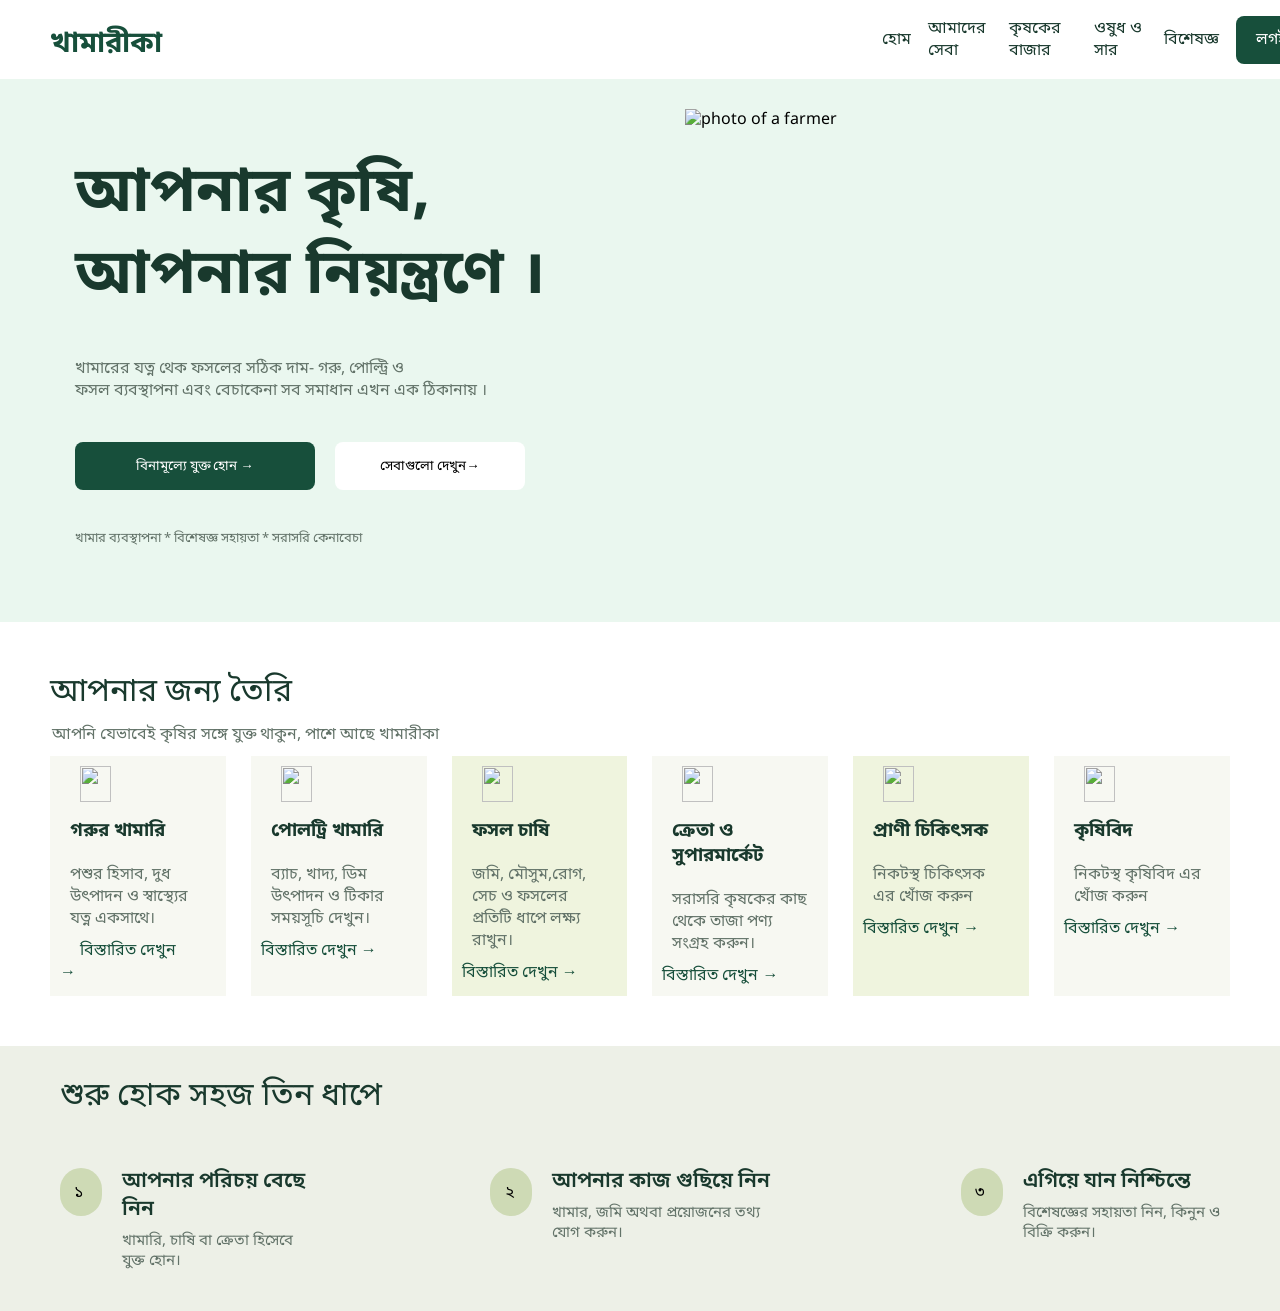
==== code_files/index.html @ a8dd9829 "Initial commit" ====
<!doctype html>
<html lang="en">
  <head>
    <meta charset="UTF-8" />
    <meta name="viewport" content="width=device-width, initial-scale=1.0" />
    <title>Homepage</title>
    <link rel="preconnect" href="https://fonts.googleapis.com" />
    <link rel="preconnect" href="https://gstatic.com" crossorigin />
    <link href="https://googleapis.com" rel="stylesheet" />

    <link rel="stylesheet" href="style.css" />
  </head>

  <header>
    <div class="headerTitle">
      <img src="pics/fosol-logo.png" alt="" class="title_pic" />
      <p class="title">খামারীকা</p>
    </div>
    <nav class="homepageNav">
      <a href="#">হোম</a>
      <a href="#">আমাদের সেবা</a>
      <a href="#">কৃষকের বাজার</a>
      <a href="#">ওষুধ ও সার</a>
      <a href="#">বিশেষজ্ঞ</a>
      <a href="#" class="login-button">লগইন→</a>
    </nav>
  </header>

  <body>
    <div class="homepage_top">
      <div class="homepage-top-leftside">
        <p class="headtext">
          আপনার কৃষি,<br />
          আপনার নিয়ন্ত্রণে ।
        </p>
        <p>
          খামারের যত্ন থেক ফসলের সঠিক দাম- গরু, পোল্ট্রি ও <br />
          ফসল ব্যবস্থাপনা এবং বেচাকেনা সব সমাধান এখন এক ঠিকানায় ।
        </p>
        <div class="buttons">
          <button class="sign_in">বিনামূল্যে যুক্ত হোন →</button>
          <button class="helping-site">সেবাগুলো দেখুন→</button>
        </div>
        <p class="headings-foot">
          খামার ব্যবস্থাপনা * বিশেষজ্ঞ সহায়তা * সরাসরি কেনাবেচা
        </p>
      </div>
      <div class="homepage-top-rightside">
        <img
          class="homepage-top-rightside-pic"
          src="pics/hompage_krishok.png"
          alt="photo of a farmer"
        />
      </div>
    </div>

    <div class="apnar_jonno_toiri">
      <h1>আপনার জন্য তৈরি</h1>
      <p>আপনি যেভাবেই কৃষির সঙ্গে যুক্ত থাকুন, পাশে আছে খামারীকা</p>
      <div class="cards">
        <div class="goru-card">
          <img src="pics/goru-logo.png" alt="" class="goru_pic" />
          <h3>গরুর খামারি</h3>
          <p>পশুর হিসাব, দুধ উৎপাদন ও স্বাস্থ্যের যত্ন একসাথে।</p>
          <a href="#" class="see_details">বিস্তারিত দেখুন →</a>
        </div>
        <div class="murgi-card">
          <img src="pics/murgi-logo.png" alt="" class="murgi_pic" />
          <h3>পোলট্রি খামারি</h3>
          <p>ব্যাচ, খাদ্য, ডিম উৎপাদন ও টিকার সময়সূচি দেখুন।</p>
          <a href="#" class="see_details">বিস্তারিত দেখুন →</a>
        </div>
        <div class="fosol-card">
          <img src="pics/fosol-logo.png" alt="" class="fosol_pic" />
          <h3>ফসল চাষি</h3>
          <p>জমি, মৌসুম,রোগ, সেচ ও ফসলের প্রতিটি ধাপে লক্ষ্য রাখুন।</p>
          <a href="#" class="see_details">বিস্তারিত দেখুন →</a>
        </div>
        <div class="kreta-card">
          <img src="pics/kreta-logo.png" alt="" class="kreta_pic" />
          <h3>ক্রেতা ও সুপারমার্কেট</h3>
          <p>সরাসরি কৃষকের কাছ থেকে তাজা পণ্য সংগ্রহ করুন।</p>
          <a href="#" class="see_details">বিস্তারিত দেখুন →</a>
        </div>
        <div class="prani-chikitshak-card">
          <img
            src="pics/prani-chikitshok-logo.png"
            alt=""
            class="prani_chikitshok_pic"
          />
          <h3>প্রাণী চিকিৎসক</h3>
          <p>নিকটস্থ চিকিৎসক এর খোঁজ করুন</p>
          <a href="#" class="see_details">বিস্তারিত দেখুন →</a>
        </div>
        <div class="krishibid-card">
          <img src="pics/krishibid-logo.png" alt="" class="krishibid_pic" />
          <h3>কৃষিবিদ</h3>
          <p>নিকটস্থ কৃষিবিদ এর খোঁজ করুন</p>
          <a href="#" class="see_details">বিস্তারিত দেখুন →</a>
        </div>
      </div>
    </div>
    <div class="three_steps">
        <h1>শুরু হোক সহজ তিন ধাপে</h1>
        <div class="steps">
            <div class="step1">
            <div class="number"><p>১</p></div>
            <div class="identity">
                <h3>আপনার পরিচয় বেছে নিন</h3>
                <p>খামারি, চাষি বা ক্রেতা হিসেবে যুক্ত হোন।</p>
            </div>
        </div>
        <div class="step2">
            <div class="number"><p>২</p></div>
            <div class="identity">
                <h3>আপনার কাজ গুছিয়ে নিন</h3>
                <p>খামার, জমি অথবা প্রয়োজনের তথ্য যোগ করুন।</p>
            </div>
        </div>
        <div class="step3">
            <div class="number"><p>৩</p></div>
            <div class="identity">
                <h3>এগিয়ে যান নিশ্চিন্তে</h3>
                <p>বিশেষজ্ঞের সহায়তা নিন, কিনুন ও বিক্রি করুন।</p>
            </div>
        </div>
        </div>
    </div>
  </body>
</html>
---- code_files/style.css ----
@import url("https://fonts.googleapis.com/css2?family=Noto+Sans+Bengali:wght@100..900&display=swap");

* {
  padding: 0;
  margin: 0;
  font-family: "Noto Sans Bengali", sans-serif;
}
header {
  display: flex;
  justify-content: space-between;
  align-items: center;
  gap: 80vh;
  padding: 15px 50px;
}

.headerTitle {
    display: flex;
  color: #174f3b;
  font-size: 29px;
  font-weight: bold;
}
.headerTitle .title{
    padding-top: 10px;
}
.homepageNav {
  display: flex;
  align-items: center;
  gap: 17px;
}
.homepageNav a {
  text-decoration: none;
  color: #19392d;
  font-size: 16px;
}
.homepageNav a.login-button {
  display: flex;
  justify-content: center;
  align-items: center;
  background-color: #174f3b;
  color: white;
  width: 140px;
  height: 48px;
  border-radius: 8px;
}

.homepage_top {
  background-color: #eaf7ef;
  display: flex;
  padding: 30px;
}
.homepage-top-leftside .headtext {
  font-size: 62px;
  font-weight: bold;
  color: #19392d;
}

.homepage-top-rightside-pic {
  width: 610px;
  height: 554px;
}
.homepage-top-leftside,
.homepage-top-rightside {
  flex: 1;
}
.homepage-top-leftside {
  display: flex;
  flex-direction: column;
  gap: 40px;
  padding: 45px;
  color: #637369;
}
.buttons {
  display: flex;
  gap: 20px;
}
.sign_in {
  background-color: #174f3b;
  width: 240px;
  height: 48px;
  color: white;
  border-radius: 8px;
  border: none;
}

.helping-site {
  background-color: white;
  width: 190px;
  height: 48px;
  border-radius: 8px;
  border: none;
}
.headings-foot{
    font-size: small;
}
.apnar_jonno_toiri{
    padding: 40px;
}

.apnar_jonno_toiri h1{
    color: #19392D;
    padding: 10px;
    font-weight: normal;
    
}
.apnar_jonno_toiri p{
    color: #637369;
    padding-left: 12px;
}
.cards{
    display: flex;
    gap: 25px;
    padding: 10px;
}

.goru-card, .murgi-card, .fosol-card, .kreta-card, .prani-chikitshak-card, .krishibid-card{
    padding: 10px;
    width: 210px;
    height: 220px;
   
}
.goru-card{
     background-color:#F7F8F2 ;
}
.murgi-card{
    background-color: #F7F8F2;
}
.fosol-card{
    background-color: #EFF4DE;
}
.kreta-card{
    background-color: #F7F8F2;
}
.prani-chikitshak-card{
    background-color: #EFF4DE;
}
.krishibid-card{
    background-color: #F7F8F2;
}
.goru_pic,.murgi_pic,.fosol_pic,.kreta_pic,.prani_chikitshok_pic,.krishibid_pic{
    height: 36px;
    width: 31px;
    padding-left: 20px;
    
}
.cards p{
    color: #637369;
    padding: 10px;

}
.goru-card h3,.murgi-card h3,.fosol-card h3, .kreta-card h3, .prani-chikitshak-card h3, .krishibid-card h3{
    padding: 10px;
    color: #19392D;
    font-weight: bold;
}
.cards a{
    text-decoration: none;
    color: #174F3B;
   
}

.goru-card .see_details{
    padding: 20px;
    
}
.three_steps{
    display: flex;
    flex-direction: column;
    background-color:#edf0e7 ;
    
}
.three_steps h1{
  padding: 10px;
    color:#19392D;
    font-weight: 400;
    margin-left: 50px;
    margin-top: 20px;
}
.steps{
  display: flex;
  gap: 10%;
  padding: 20px;
}

.step1,.step2,.step3{
  padding: 20px;
  display: flex;
}
.number {
  background-color: #cedab5;
  padding: 10px;
  border-radius: 25px;
  height: 28px;
  width: 28px;
  margin: 20px;
  margin-top: 0px;
  
  
}
.number p{
margin: 20%;

}

.identity h3{
  font-weight: 600;
  font-size:21px ;
  color: #19392D;

}

.identity p{
  color: #637369;
  font-size: 15px;
  margin-top: 7px;
}
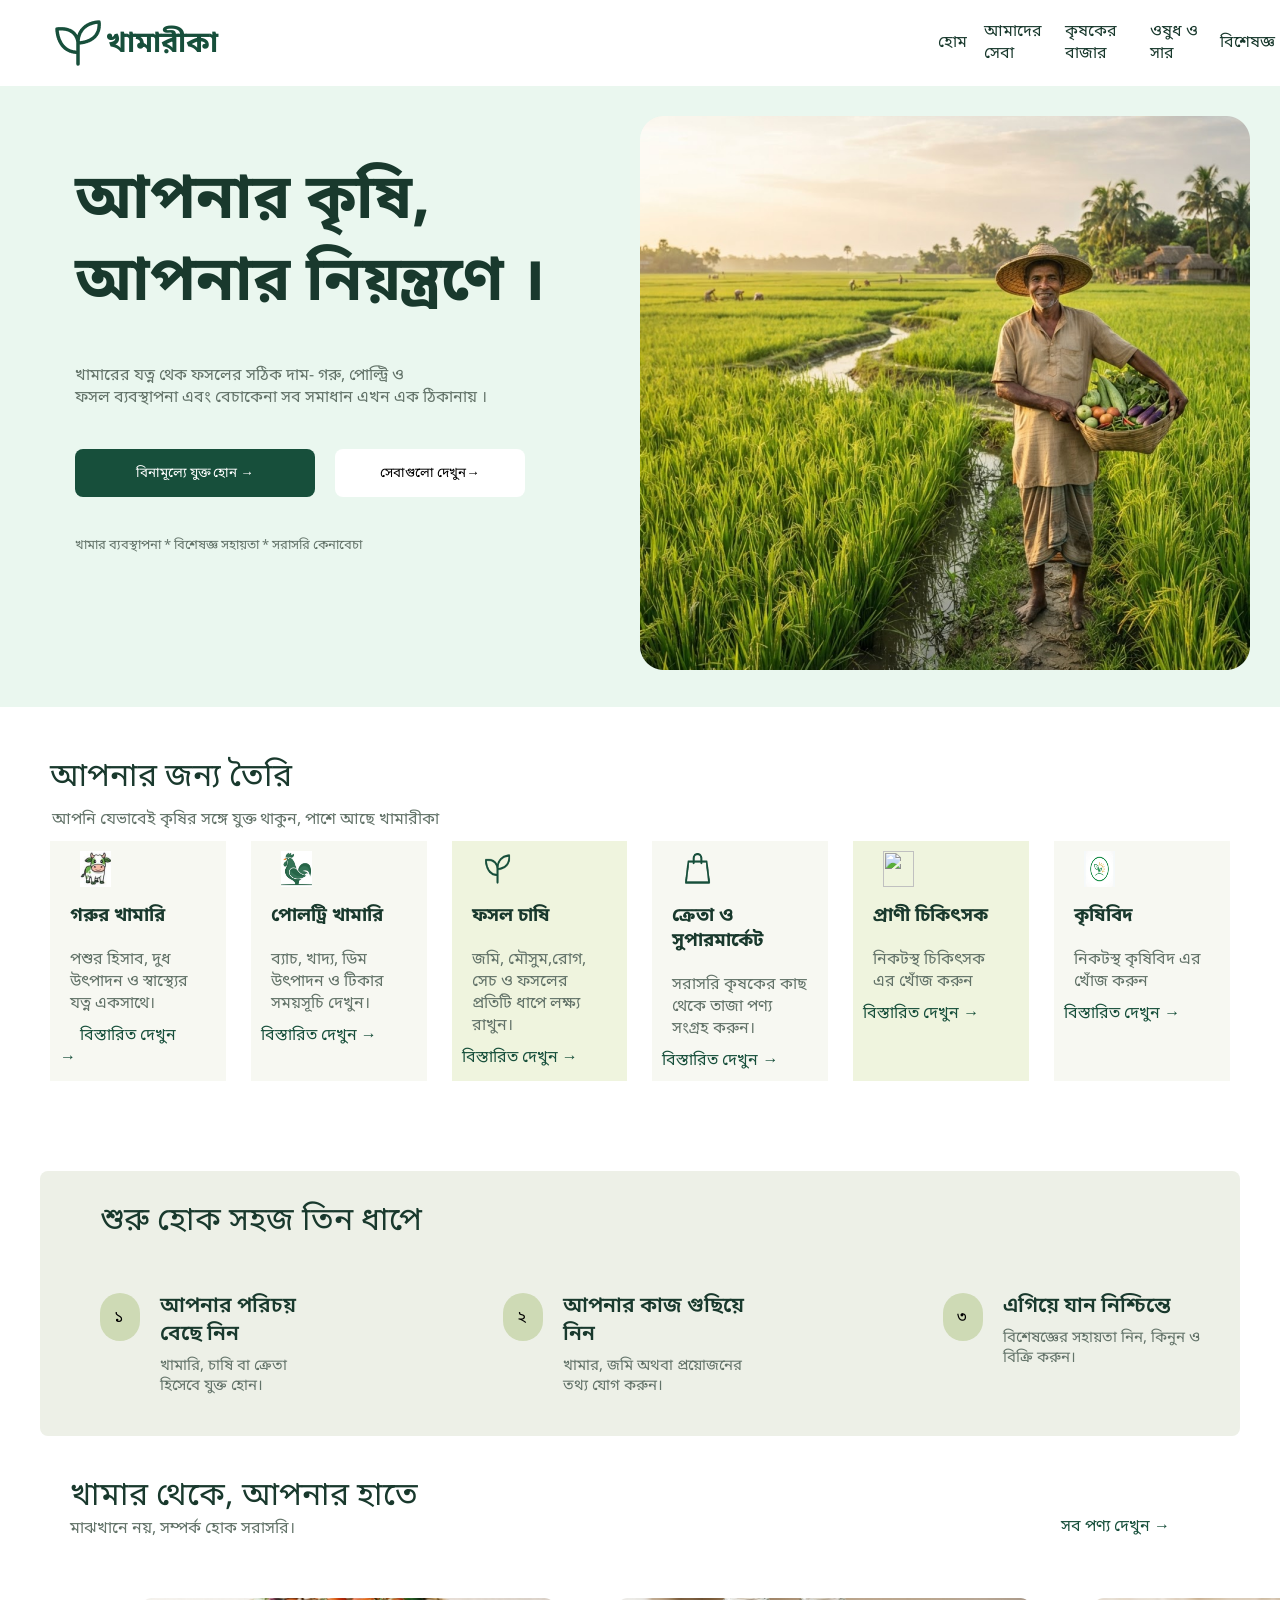
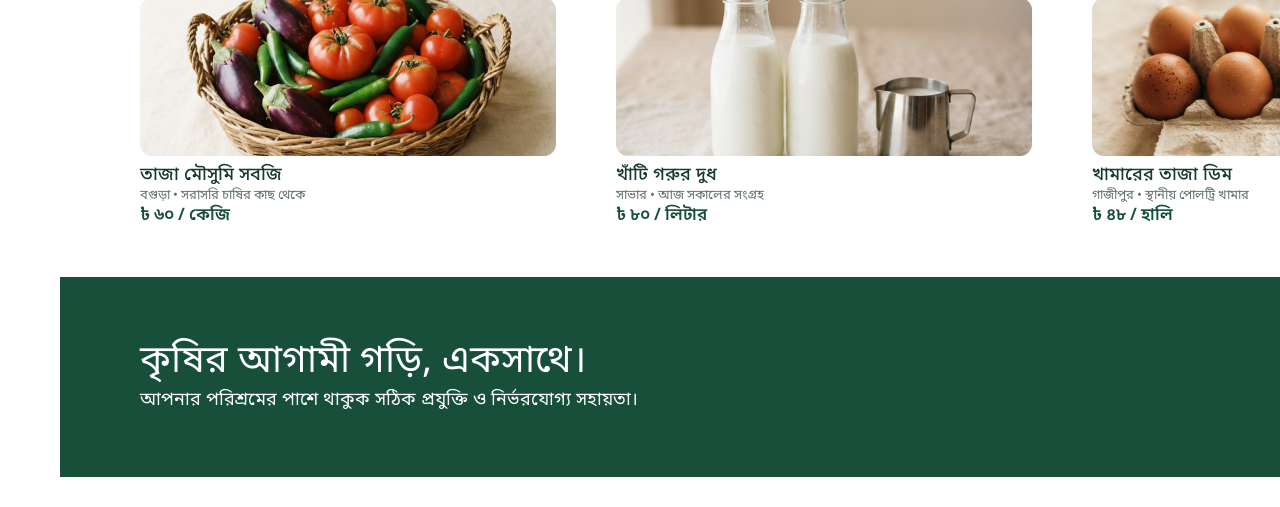
==== commit 348c8bad: "update html and css for index" ====
--- a/code_files/index.html
+++ b/code_files/index.html
@@ -13,7 +13,7 @@
 
   <header>
     <div class="headerTitle">
-      <img src="pics/fosol-logo.png" alt="" class="title_pic" />
+      <img src="../pics/fosol-logo.png" alt="" class="title_pic" />
       <p class="title">খামারীকা</p>
     </div>
     <nav class="homepageNav">
@@ -48,7 +48,7 @@
       <div class="homepage-top-rightside">
         <img
           class="homepage-top-rightside-pic"
-          src="pics/hompage_krishok.png"
+          src="../pics/hompage_krishok.png"
           alt="photo of a farmer"
         />
       </div>
@@ -59,25 +59,25 @@
       <p>আপনি যেভাবেই কৃষির সঙ্গে যুক্ত থাকুন, পাশে আছে খামারীকা</p>
       <div class="cards">
         <div class="goru-card">
-          <img src="pics/goru-logo.png" alt="" class="goru_pic" />
+          <img src="../pics/goru-logo.png" alt="" class="goru_pic" />
           <h3>গরুর খামারি</h3>
           <p>পশুর হিসাব, দুধ উৎপাদন ও স্বাস্থ্যের যত্ন একসাথে।</p>
           <a href="#" class="see_details">বিস্তারিত দেখুন →</a>
         </div>
         <div class="murgi-card">
-          <img src="pics/murgi-logo.png" alt="" class="murgi_pic" />
+          <img src="../pics/murgi-logo.png" alt="" class="murgi_pic" />
           <h3>পোলট্রি খামারি</h3>
           <p>ব্যাচ, খাদ্য, ডিম উৎপাদন ও টিকার সময়সূচি দেখুন।</p>
           <a href="#" class="see_details">বিস্তারিত দেখুন →</a>
         </div>
         <div class="fosol-card">
-          <img src="pics/fosol-logo.png" alt="" class="fosol_pic" />
+          <img src="../pics/fosol-logo.png" alt="" class="fosol_pic" />
           <h3>ফসল চাষি</h3>
           <p>জমি, মৌসুম,রোগ, সেচ ও ফসলের প্রতিটি ধাপে লক্ষ্য রাখুন।</p>
           <a href="#" class="see_details">বিস্তারিত দেখুন →</a>
         </div>
         <div class="kreta-card">
-          <img src="pics/kreta-logo.png" alt="" class="kreta_pic" />
+          <img src="../pics/kreta-logo.png" alt="" class="kreta_pic" />
           <h3>ক্রেতা ও সুপারমার্কেট</h3>
           <p>সরাসরি কৃষকের কাছ থেকে তাজা পণ্য সংগ্রহ করুন।</p>
           <a href="#" class="see_details">বিস্তারিত দেখুন →</a>
@@ -93,7 +93,7 @@
           <a href="#" class="see_details">বিস্তারিত দেখুন →</a>
         </div>
         <div class="krishibid-card">
-          <img src="pics/krishibid-logo.png" alt="" class="krishibid_pic" />
+          <img src="../pics/krishibid-logo.png" alt="" class="krishibid_pic" />
           <h3>কৃষিবিদ</h3>
           <p>নিকটস্থ কৃষিবিদ এর খোঁজ করুন</p>
           <a href="#" class="see_details">বিস্তারিত দেখুন →</a>
@@ -101,30 +101,83 @@
       </div>
     </div>
     <div class="three_steps">
-        <h1>শুরু হোক সহজ তিন ধাপে</h1>
-        <div class="steps">
-            <div class="step1">
-            <div class="number"><p>১</p></div>
-            <div class="identity">
-                <h3>আপনার পরিচয় বেছে নিন</h3>
-                <p>খামারি, চাষি বা ক্রেতা হিসেবে যুক্ত হোন।</p>
-            </div>
+      <h1>শুরু হোক সহজ তিন ধাপে</h1>
+      <div class="steps">
+        <div class="step1">
+          <div class="number"><p>১</p></div>
+          <div class="identity">
+            <h3>আপনার পরিচয় বেছে নিন</h3>
+            <p>খামারি, চাষি বা ক্রেতা হিসেবে যুক্ত হোন।</p>
+          </div>
         </div>
         <div class="step2">
-            <div class="number"><p>২</p></div>
-            <div class="identity">
-                <h3>আপনার কাজ গুছিয়ে নিন</h3>
-                <p>খামার, জমি অথবা প্রয়োজনের তথ্য যোগ করুন।</p>
-            </div>
+          <div class="number"><p>২</p></div>
+          <div class="identity">
+            <h3>আপনার কাজ গুছিয়ে নিন</h3>
+            <p>খামার, জমি অথবা প্রয়োজনের তথ্য যোগ করুন।</p>
+          </div>
         </div>
         <div class="step3">
-            <div class="number"><p>৩</p></div>
-            <div class="identity">
-                <h3>এগিয়ে যান নিশ্চিন্তে</h3>
-                <p>বিশেষজ্ঞের সহায়তা নিন, কিনুন ও বিক্রি করুন।</p>
-            </div>
+          <div class="number"><p>৩</p></div>
+          <div class="identity">
+            <h3>এগিয়ে যান নিশ্চিন্তে</h3>
+            <p>বিশেষজ্ঞের সহায়তা নিন, কিনুন ও বিক্রি করুন।</p>
+          </div>
         </div>
+      </div>
+    </div>
+
+    <div class="shopOverview">
+      <div class="shopOverview-top"><div class="shopOverview-left"><h1>খামার থেকে, আপনার হাতে</h1>
+      
+      <p>মাঝখানে নয়, সম্পর্ক হোক সরাসরি।</p></div>
+
+      <div class="shopOverview-right"><p>সব পণ্য দেখুন  →</p></div></div>
+      <div class="shopCards">
+        <div class="shopCard1">
+          <img src="../pics/taja_mousumi_sobji.png "alt="" class="itemPic">
+          <h3>তাজা মৌসুমি সবজি</h3>
+          <p>বগুড়া • সরাসরি চাষির কাছ থেকে</p>
+          <p class="price">৳ ৬০ / কেজি</p>
         </div>
+        <div class="shopCard2">
+          <img src="../pics/khati_gorur_dudh.png" alt="" class="itemPic">
+
+
+          <h3>খাঁটি গরুর দুধ</h3>
+          <p>সাভার • আজ সকালের সংগ্রহ</p>
+          <p class="price">৳ ৮০ / লিটার</p>
+
+
+        </div>
+        <div class="shopCard3">
+          <img src="../pics/taja_dim.png" alt="" class="itemPic">
+
+          <h3>খামারের তাজা ডিম</h3>
+          <p>গাজীপুর • স্থানীয় পোলট্রি খামার</p>
+          <p class="price">৳ ৪৮ / হালি</p>
+
+
+
+        </div>
+
+      </div>
     </div>
+
+
+    <div class="marketing">
+      <div class="marketing-left">
+        <h1>কৃষির আগামী গড়ি, একসাথে।</h1>
+        <p>আপনার পরিশ্রমের পাশে থাকুক সঠিক প্রযুক্তি ও নির্ভরযোগ্য সহায়তা।</p>
+      </div>
+      <div class="marketing-right">
+        <button class="join">আজই যুক্ত হোন  →</button>
+      </div>
+    </div>
+
+
+    <footer>
+      
+    </footer>
   </body>
 </html>
--- a/code_files/style.css
+++ b/code_files/style.css
@@ -14,13 +14,13 @@
 }
 
 .headerTitle {
-    display: flex;
+  display: flex;
   color: #174f3b;
   font-size: 29px;
   font-weight: bold;
 }
-.headerTitle .title{
-    padding-top: 10px;
+.headerTitle .title {
+  padding-top: 10px;
 }
 .homepageNav {
   display: flex;
@@ -89,99 +89,111 @@
   border-radius: 8px;
   border: none;
 }
-.headings-foot{
-    font-size: small;
-}
-.apnar_jonno_toiri{
-    padding: 40px;
-}
-
-.apnar_jonno_toiri h1{
-    color: #19392D;
-    padding: 10px;
-    font-weight: normal;
-    
-}
-.apnar_jonno_toiri p{
-    color: #637369;
-    padding-left: 12px;
-}
-.cards{
-    display: flex;
-    gap: 25px;
-    padding: 10px;
-}
-
-.goru-card, .murgi-card, .fosol-card, .kreta-card, .prani-chikitshak-card, .krishibid-card{
-    padding: 10px;
-    width: 210px;
-    height: 220px;
-   
-}
-.goru-card{
-     background-color:#F7F8F2 ;
-}
-.murgi-card{
-    background-color: #F7F8F2;
-}
-.fosol-card{
-    background-color: #EFF4DE;
-}
-.kreta-card{
-    background-color: #F7F8F2;
-}
-.prani-chikitshak-card{
-    background-color: #EFF4DE;
-}
-.krishibid-card{
-    background-color: #F7F8F2;
-}
-.goru_pic,.murgi_pic,.fosol_pic,.kreta_pic,.prani_chikitshok_pic,.krishibid_pic{
-    height: 36px;
-    width: 31px;
-    padding-left: 20px;
-    
-}
-.cards p{
-    color: #637369;
-    padding: 10px;
-
-}
-.goru-card h3,.murgi-card h3,.fosol-card h3, .kreta-card h3, .prani-chikitshak-card h3, .krishibid-card h3{
-    padding: 10px;
-    color: #19392D;
-    font-weight: bold;
-}
-.cards a{
-    text-decoration: none;
-    color: #174F3B;
-   
-}
-
-.goru-card .see_details{
-    padding: 20px;
-    
-}
-.three_steps{
-    display: flex;
-    flex-direction: column;
-    background-color:#edf0e7 ;
-    
-}
-.three_steps h1{
-  padding: 10px;
-    color:#19392D;
-    font-weight: 400;
-    margin-left: 50px;
-    margin-top: 20px;
-}
-.steps{
+.headings-foot {
+  font-size: small;
+}
+.apnar_jonno_toiri {
+  padding: 40px;
+}
+
+.apnar_jonno_toiri h1 {
+  color: #19392d;
+  padding: 10px;
+  font-weight: normal;
+}
+.apnar_jonno_toiri p {
+  color: #637369;
+  padding-left: 12px;
+}
+.cards {
+  display: flex;
+  gap: 25px;
+  padding: 10px;
+}
+
+.goru-card,
+.murgi-card,
+.fosol-card,
+.kreta-card,
+.prani-chikitshak-card,
+.krishibid-card {
+  padding: 10px;
+  width: 210px;
+  height: 220px;
+}
+.goru-card {
+  background-color: #f7f8f2;
+}
+.murgi-card {
+  background-color: #f7f8f2;
+}
+.fosol-card {
+  background-color: #eff4de;
+}
+.kreta-card {
+  background-color: #f7f8f2;
+}
+.prani-chikitshak-card {
+  background-color: #eff4de;
+}
+.krishibid-card {
+  background-color: #f7f8f2;
+}
+.goru_pic,
+.murgi_pic,
+.fosol_pic,
+.kreta_pic,
+.prani_chikitshok_pic,
+.krishibid_pic {
+  height: 36px;
+  width: 31px;
+  padding-left: 20px;
+}
+.cards p {
+  color: #637369;
+  padding: 10px;
+}
+.goru-card h3,
+.murgi-card h3,
+.fosol-card h3,
+.kreta-card h3,
+.prani-chikitshak-card h3,
+.krishibid-card h3 {
+  padding: 10px;
+  color: #19392d;
+  font-weight: bold;
+}
+.cards a {
+  text-decoration: none;
+  color: #174f3b;
+}
+
+.goru-card .see_details {
+  padding: 20px;
+}
+.three_steps {
+  display: flex;
+  flex-direction: column;
+  background-color: #edf0e7;
+  margin: 40px;
+  border-radius: 8px;
+}
+.three_steps h1 {
+  padding: 10px;
+  color: #19392d;
+  font-weight: 400;
+  margin-left: 50px;
+  margin-top: 20px;
+}
+.steps {
   display: flex;
   gap: 10%;
   padding: 20px;
 }
 
-.step1,.step2,.step3{
+.step1,
+.step2,
+.step3 {
   padding: 20px;
   display: flex;
 }
@@ -193,23 +205,110 @@
   width: 28px;
   margin: 20px;
   margin-top: 0px;
+}
+.number p {
+  margin: 20%;
+}
+
+.identity h3 {
+  font-weight: 600;
+  font-size: 21px;
+  color: #19392d;
+}
+
+.identity p {
+  color: #637369;
+  font-size: 15px;
+  margin-top: 7px;
+}
+
+.shopOverview {
+  display: flex;
+  flex-direction: column;
+}
+
+.shopOverview-top {
+  display: flex;
+  justify-content: space-between;
+}
+.shopCards {
+  display: flex;
+  gap: 60px;
+  padding-left: 70px;
+  margin: 20px 70px;
   
   
 }
-.number p{
-margin: 20%;
-
-}
-
-.identity h3{
+
+.itemPic {
+  width: 416px;
+  height: 158px;
+}
+.shopOverview-left h1 {
+  font-size: 32px;
+  color: #19392d;
+  font-weight: 400;
+}
+.shopOverview-left p {
+  color: #637369;
+  font-size: 16px;
+}
+
+.shopOverview-left {
+  padding:0 40px;
+  margin: 0 30px;
+}
+.shopOverview-right {
+  color: #174f3b;
+  font-size: 16px;
+  padding: 40px;
+  margin-right: 70px;
+}
+
+.shopCard1 h3,.shopCard2 h3,.shopCard3 h3{
+  font-size: 18px;
+  font-weight: 500;
+  color: #19392D;
+
+}
+
+.shopCard1 p,.shopCard2 p,.shopCard3 p{
+  font-size: 13px;
+  font-weight: normal;
+  color: #637369;
+}
+
+.shopCard1 .price,.shopCard2 .price,.shopCard3 .price{
+  color: #174F3B;
+  font-size: 17px;
   font-weight: 600;
-  font-size:21px ;
-  color: #19392D;
-
-}
-
-.identity p{
-  color: #637369;
-  font-size: 15px;
-  margin-top: 7px;
+}
+.marketing{
+  background-color:#174F3B ;
+  display: flex;
+  justify-content: space-between;
+  width: 1440px;
+  height: 200px;
+  padding: 0px 40px;
+  margin: 30px 60px;
+}
+.marketing-left,.marketing-right{
+  margin: 60px 40px;
+}
+.marketing-left h1{
+  font-size: 38px;
+  color: white;
+  font-weight: 400;
+}
+
+.marketing-left p{
+  color:white;
+  font-size: 18px;
+}
+
+.marketing-right .join{
+  background-color: #DDEA9A;
+  width: 210px;
+  height: 48px;
+  border-radius: 10px;
 }
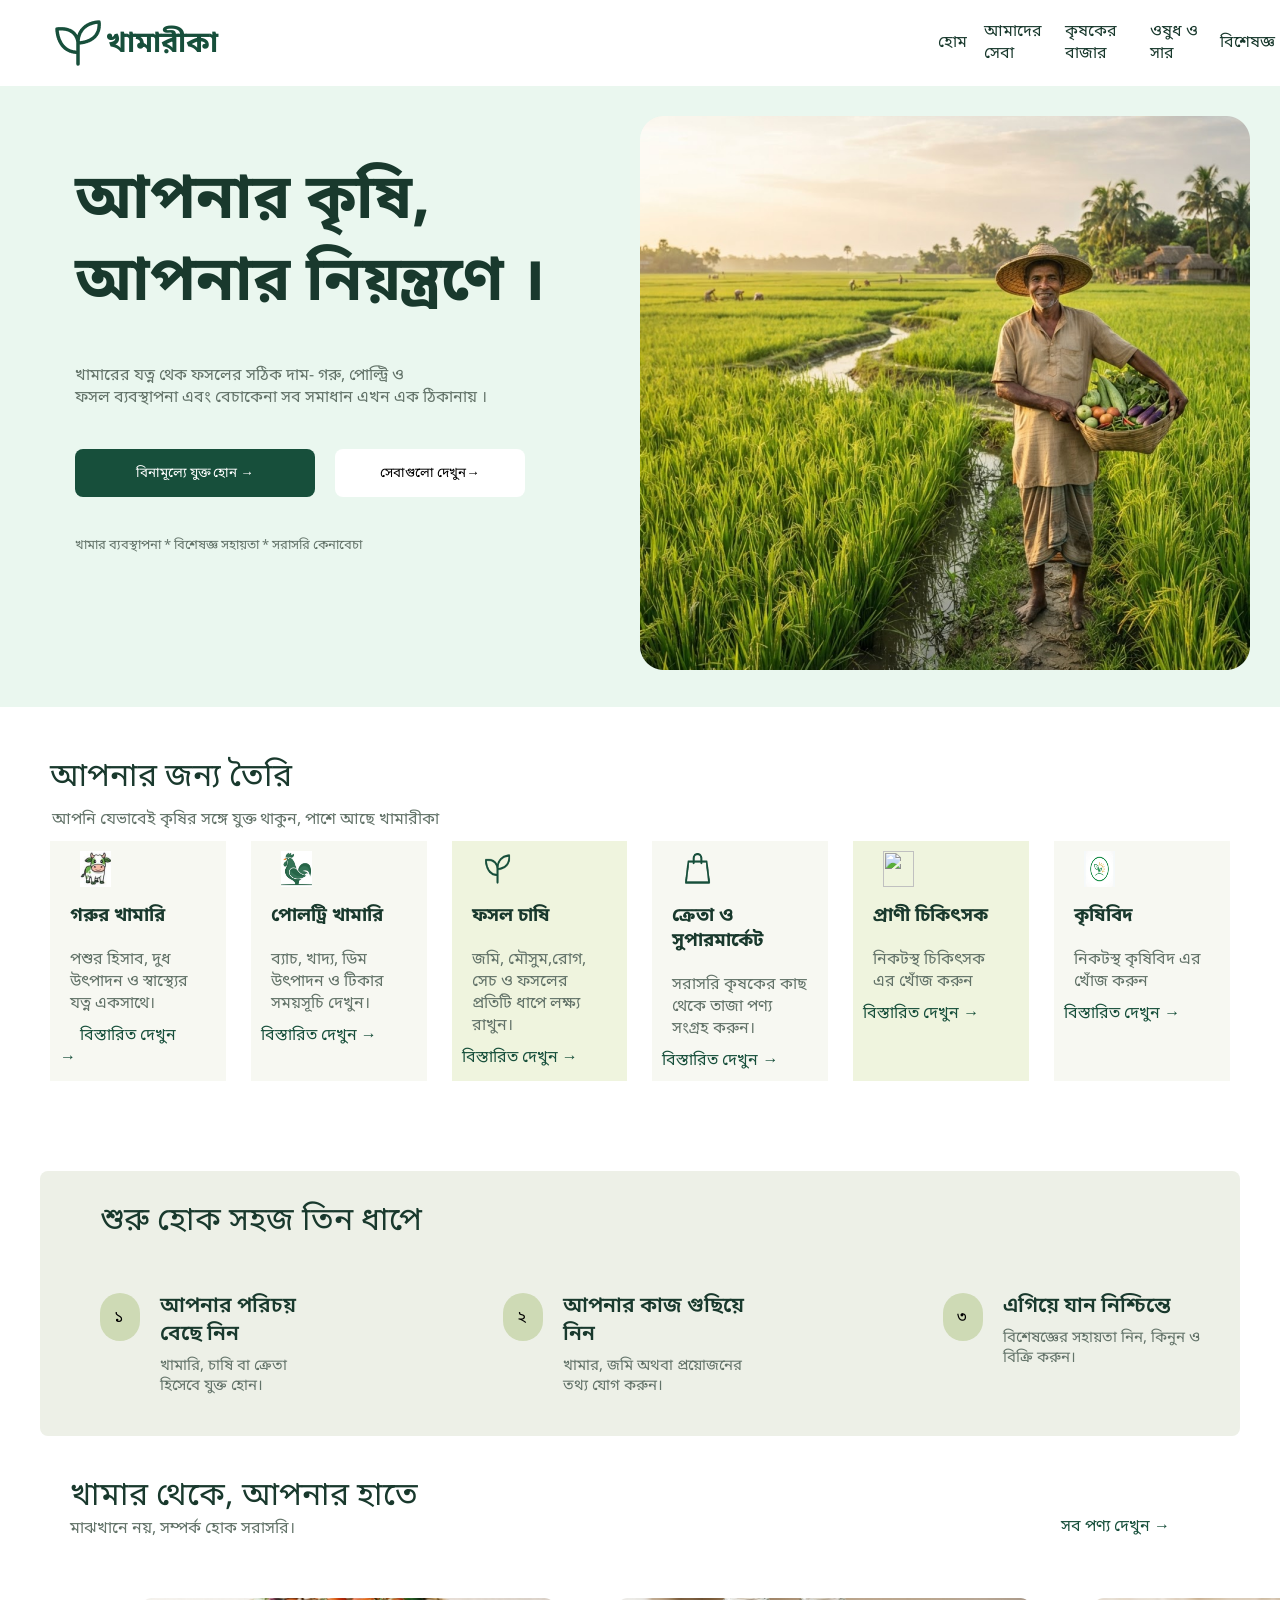
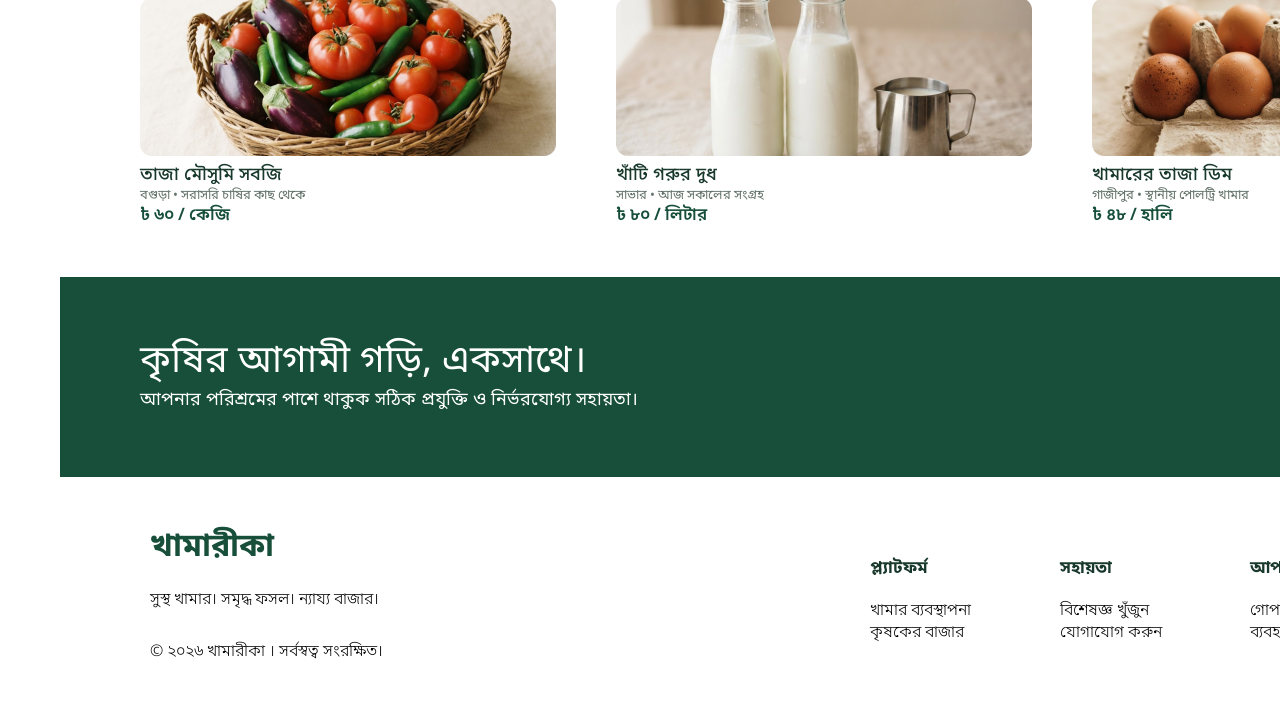
==== commit 372d4664: "update html and css for index" ====
--- a/code_files/index.html
+++ b/code_files/index.html
@@ -177,7 +177,28 @@
 
 
     <footer>
-      
+       <div class="parts">
+        <div class="part1">
+          <h1>খামারীকা</h1>
+          <p>সুস্থ খামার। সমৃদ্ধ ফসল। ন্যায্য বাজার।</p>
+          <p class="copyright">© ২০২৬ খামারীকা । সর্বস্বত্ব সংরক্ষিত।</p>
+        </div>
+        <div class="part2">
+          <h3>প্ল্যাটফর্ম</h3>
+          <p>খামার ব্যবস্থাপনা<br>
+কৃষকের বাজার</p>
+        </div>
+        <div class="part3">
+          <h3>সহায়তা</h3>
+          <p>বিশেষজ্ঞ খুঁজুন <br> 
+যোগাযোগ করুন</p>
+        </div>
+        <div class="part4">
+          <h3>আপনার নিরাপত্তা</h3>
+          <p>গোপনীয়তা নীতি <br>
+ব্যবহারের শর্ত</p>
+        </div>
+       </div>
     </footer>
-  </body>
+  </body>  
 </html>
--- a/code_files/style.css
+++ b/code_files/style.css
@@ -311,4 +311,47 @@
   width: 210px;
   height: 48px;
   border-radius: 10px;
+}
+
+.parts{
+  width: 1440px;
+  height: 200px;
+  display: flex;
+  
+
+}
+
+.part1{
+  flex:.6;
+  padding: 0px 150px;
+  
+}
+.part1 h1{
+  color: #174F3B;
+  font-size: 28 px;
+  font-weight: bold;
+  padding: 20px 0px;
+}
+.part1 p{
+  font-weight: 300;
+}
+.part1 .copyright{
+  margin: 30px 0px;
+}
+
+
+.part2,.part3,.part4{
+  flex: .2;
+  padding: 30px 0;
+}
+
+.part2 h3,.part3 h3,.part4 h3{
+  color: #19392D;
+  font-size: 17px;
+  font-weight: 700;
+  padding: 20px 0px;
+}
+
+.part2 p,.part3 p,.part4 p{
+  font-weight: 300;
 }
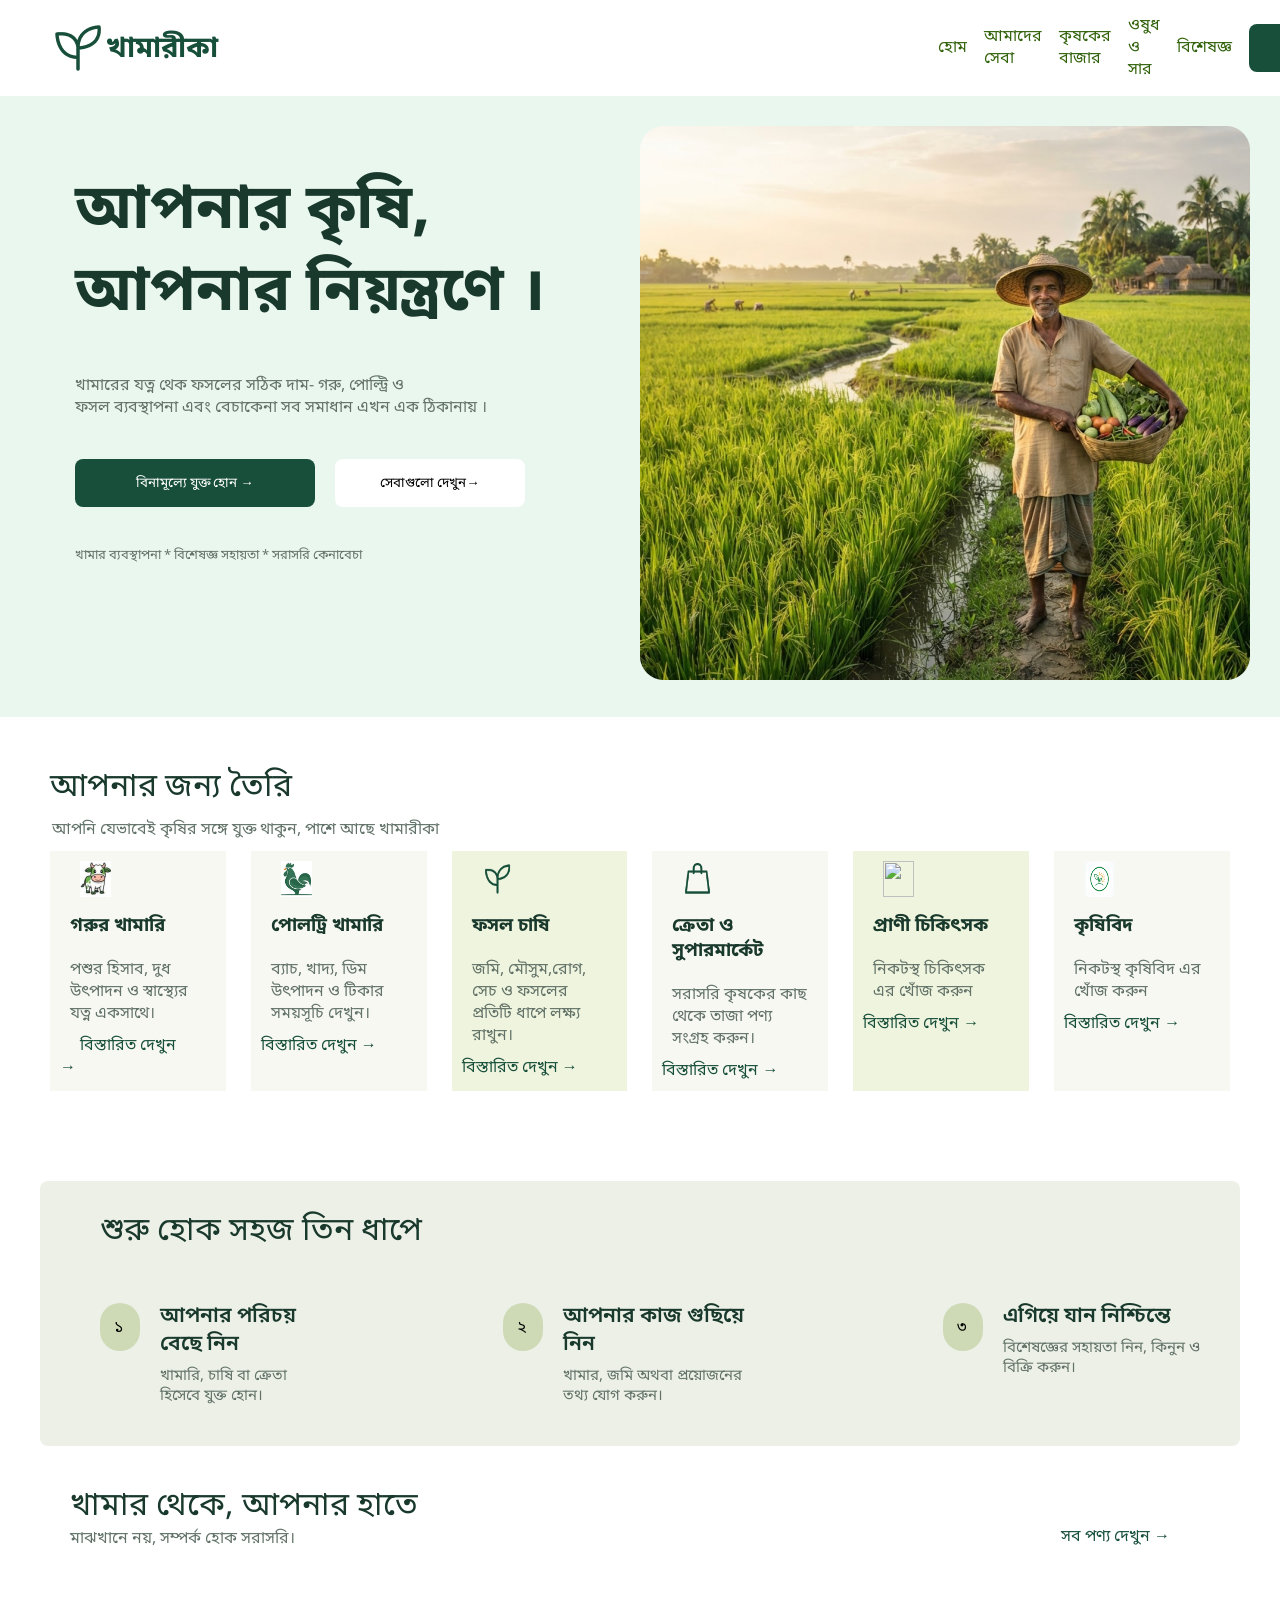
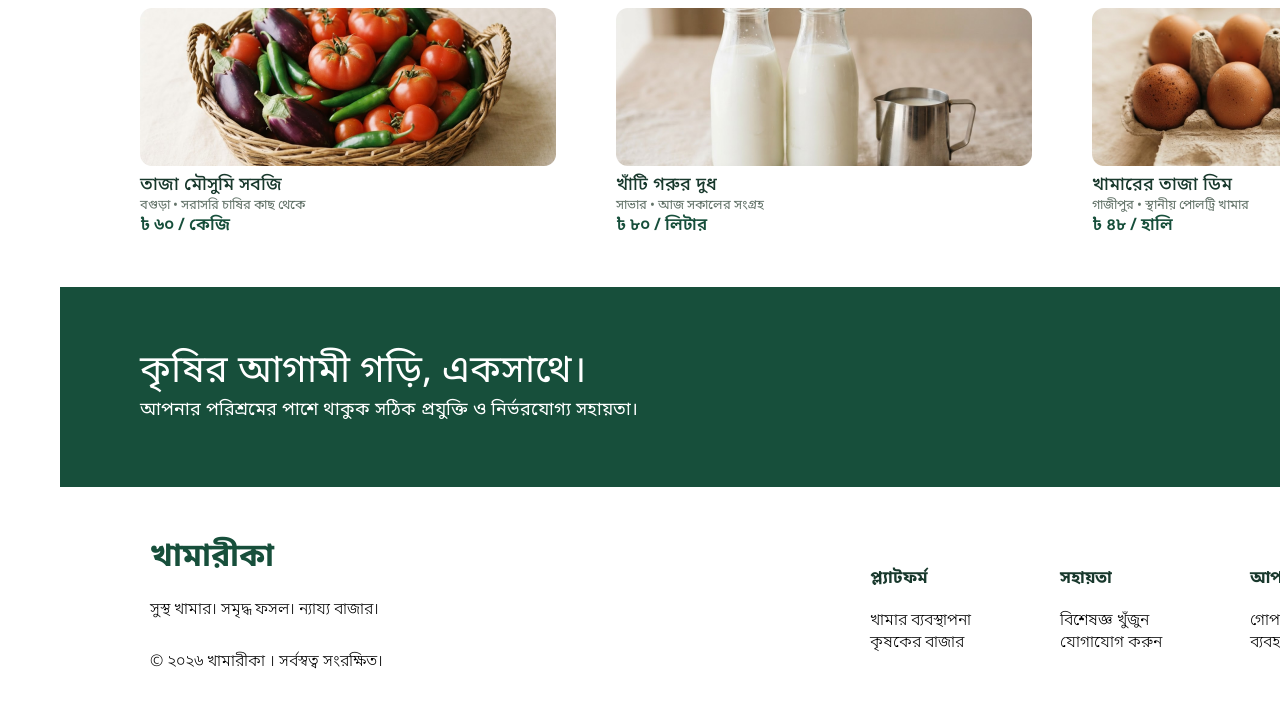
==== commit d5aeeea0: "add button hover and transition effect, Closes #1" ====
--- a/code_files/index.html
+++ b/code_files/index.html
@@ -22,7 +22,7 @@
       <a href="#">কৃষকের বাজার</a>
       <a href="#">ওষুধ ও সার</a>
       <a href="#">বিশেষজ্ঞ</a>
-      <a href="#" class="login-button">লগইন→</a>
+      <div class="log"><a href="#" class="login-button">লগইন→</a></div>
     </nav>
   </header>
 
--- a/code_files/style.css
+++ b/code_files/style.css
@@ -29,15 +29,19 @@
 }
 .homepageNav a {
   text-decoration: none;
-  color: #19392d;
+  color: #32630c;
   font-size: 16px;
 }
-.homepageNav a.login-button {
+.log a{
+  color: white;
+
+}
+.login-button {
   display: flex;
   justify-content: center;
   align-items: center;
   background-color: #174f3b;
-  color: white;
+  
   width: 140px;
   height: 48px;
   border-radius: 8px;
@@ -72,6 +76,15 @@
 .buttons {
   display: flex;
   gap: 20px;
+}
+.login-button{
+  cursor: pointer;
+  transition: 0.5s ease;
+}
+.login-button:hover{
+  background-color: rgb(165, 212, 145) ;
+  color: black;
+  transform: translateY(-4px) scale(1.05);
 }
 .sign_in {
   background-color: #174f3b;
@@ -80,8 +93,14 @@
   color: white;
   border-radius: 8px;
   border: none;
-}
-
+  cursor: pointer;
+  transition: all 0.4s ease;
+}
+.sign_in:hover{
+  background-color: rgb(165, 212, 145);
+  color: rgb(0, 0, 0);
+  transform: translateY(-4px) scale(1.05);
+}
 .helping-site {
   background-color: white;
   width: 190px;
@@ -311,8 +330,14 @@
   width: 210px;
   height: 48px;
   border-radius: 10px;
-}
-
+  cursor: pointer;
+  transition: 0.4s ease;
+}
+.join:hover{
+  color:white;
+  background-color:#5f8741;
+transform: translateY(-4px) scale(1.05);
+}
 .parts{
   width: 1440px;
   height: 200px;
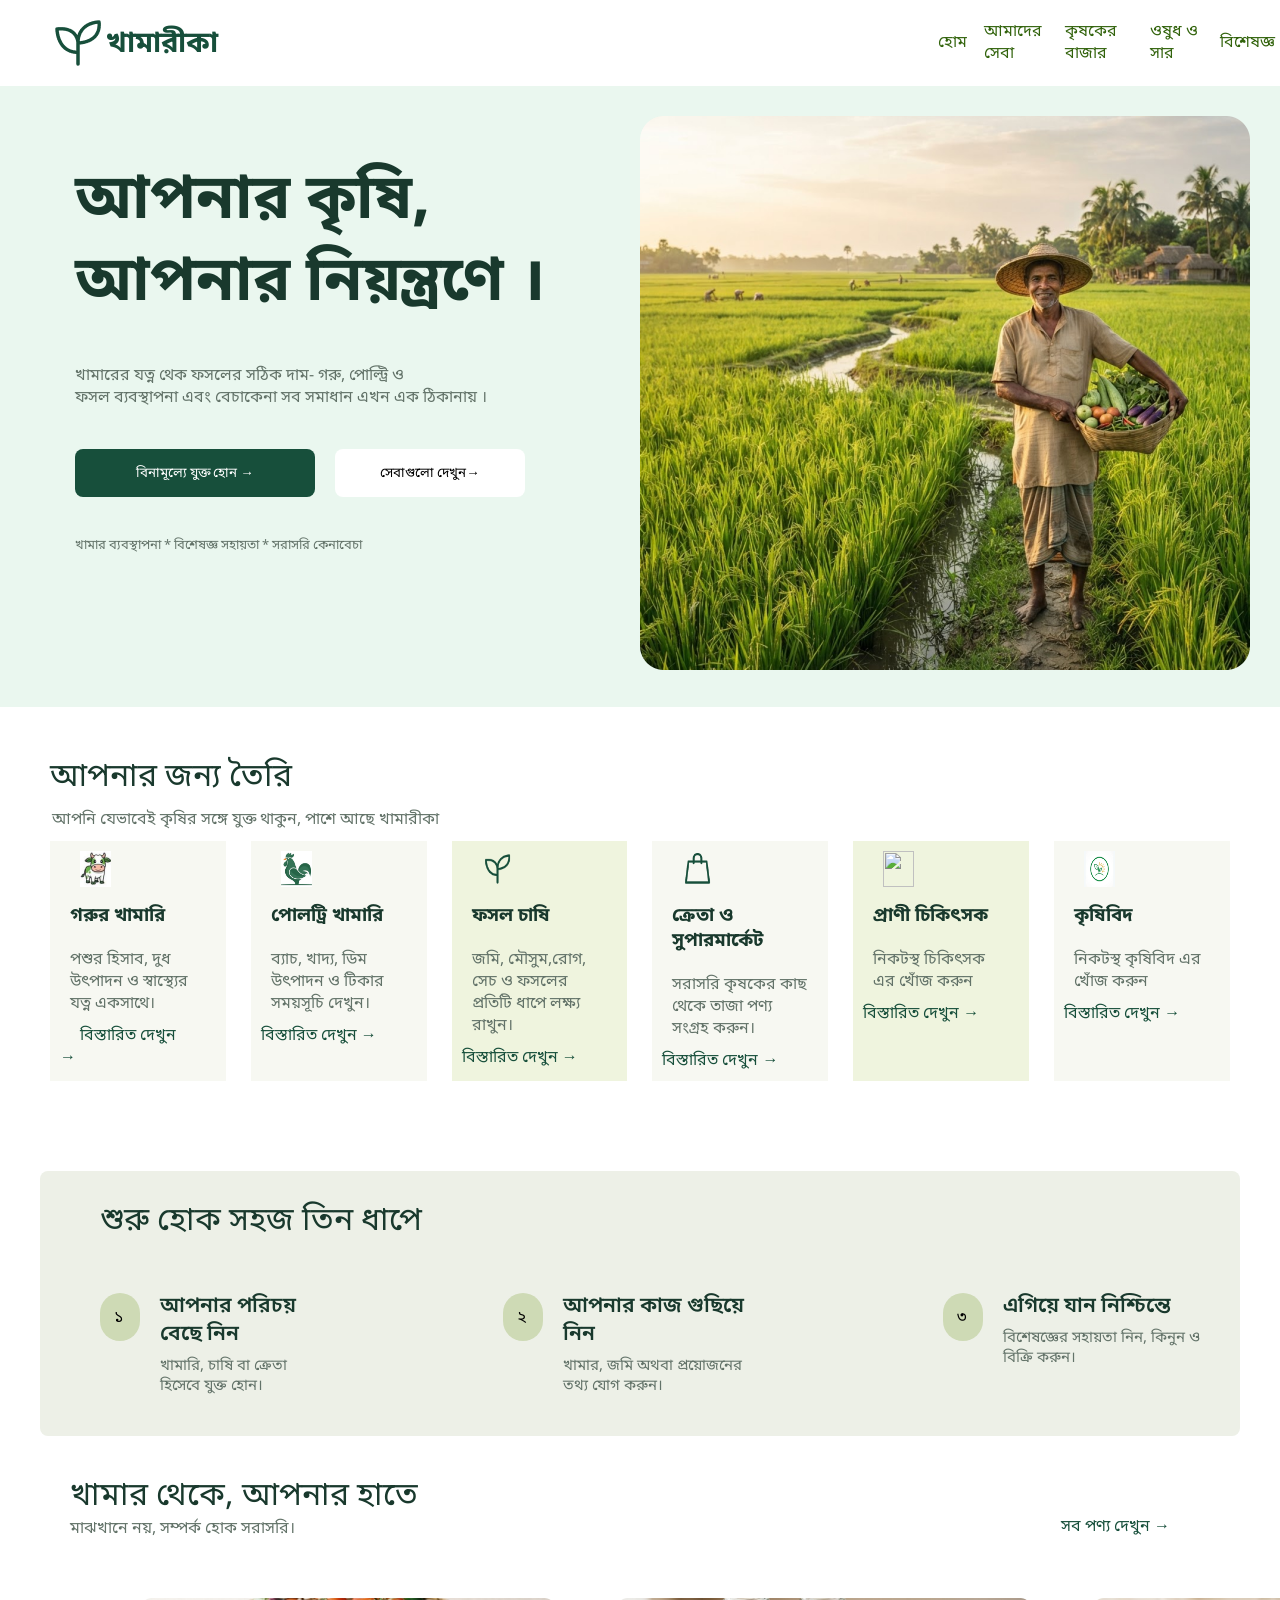
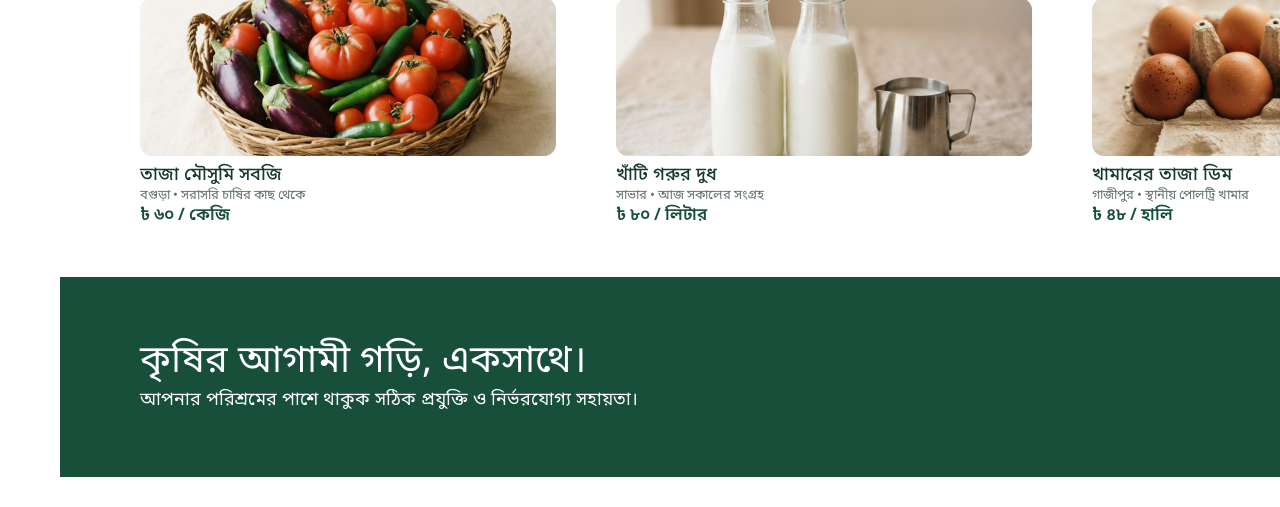
==== commit a16bbe30: "Fix spacing in Bengali text in index.html" ====
--- a/code_files/index.html
+++ b/code_files/index.html
@@ -22,7 +22,7 @@
       <a href="#">কৃষকের বাজার</a>
       <a href="#">ওষুধ ও সার</a>
       <a href="#">বিশেষজ্ঞ</a>
-      <div class="log"><a href="#" class="login-button">লগইন→</a></div>
+      <a href="#" class="login-button">লগইন→</a>
     </nav>
   </header>
 
@@ -30,7 +30,7 @@
     <div class="homepage_top">
       <div class="homepage-top-leftside">
         <p class="headtext">
-          আপনার কৃষি,<br />
+          আপনার কৃষি, <br />
           আপনার নিয়ন্ত্রণে ।
         </p>
         <p>
@@ -177,28 +177,7 @@
 
 
     <footer>
-       <div class="parts">
-        <div class="part1">
-          <h1>খামারীকা</h1>
-          <p>সুস্থ খামার। সমৃদ্ধ ফসল। ন্যায্য বাজার।</p>
-          <p class="copyright">© ২০২৬ খামারীকা । সর্বস্বত্ব সংরক্ষিত।</p>
-        </div>
-        <div class="part2">
-          <h3>প্ল্যাটফর্ম</h3>
-          <p>খামার ব্যবস্থাপনা<br>
-কৃষকের বাজার</p>
-        </div>
-        <div class="part3">
-          <h3>সহায়তা</h3>
-          <p>বিশেষজ্ঞ খুঁজুন <br> 
-যোগাযোগ করুন</p>
-        </div>
-        <div class="part4">
-          <h3>আপনার নিরাপত্তা</h3>
-          <p>গোপনীয়তা নীতি <br>
-ব্যবহারের শর্ত</p>
-        </div>
-       </div>
+      
     </footer>
-  </body>  
+  </body>
 </html>
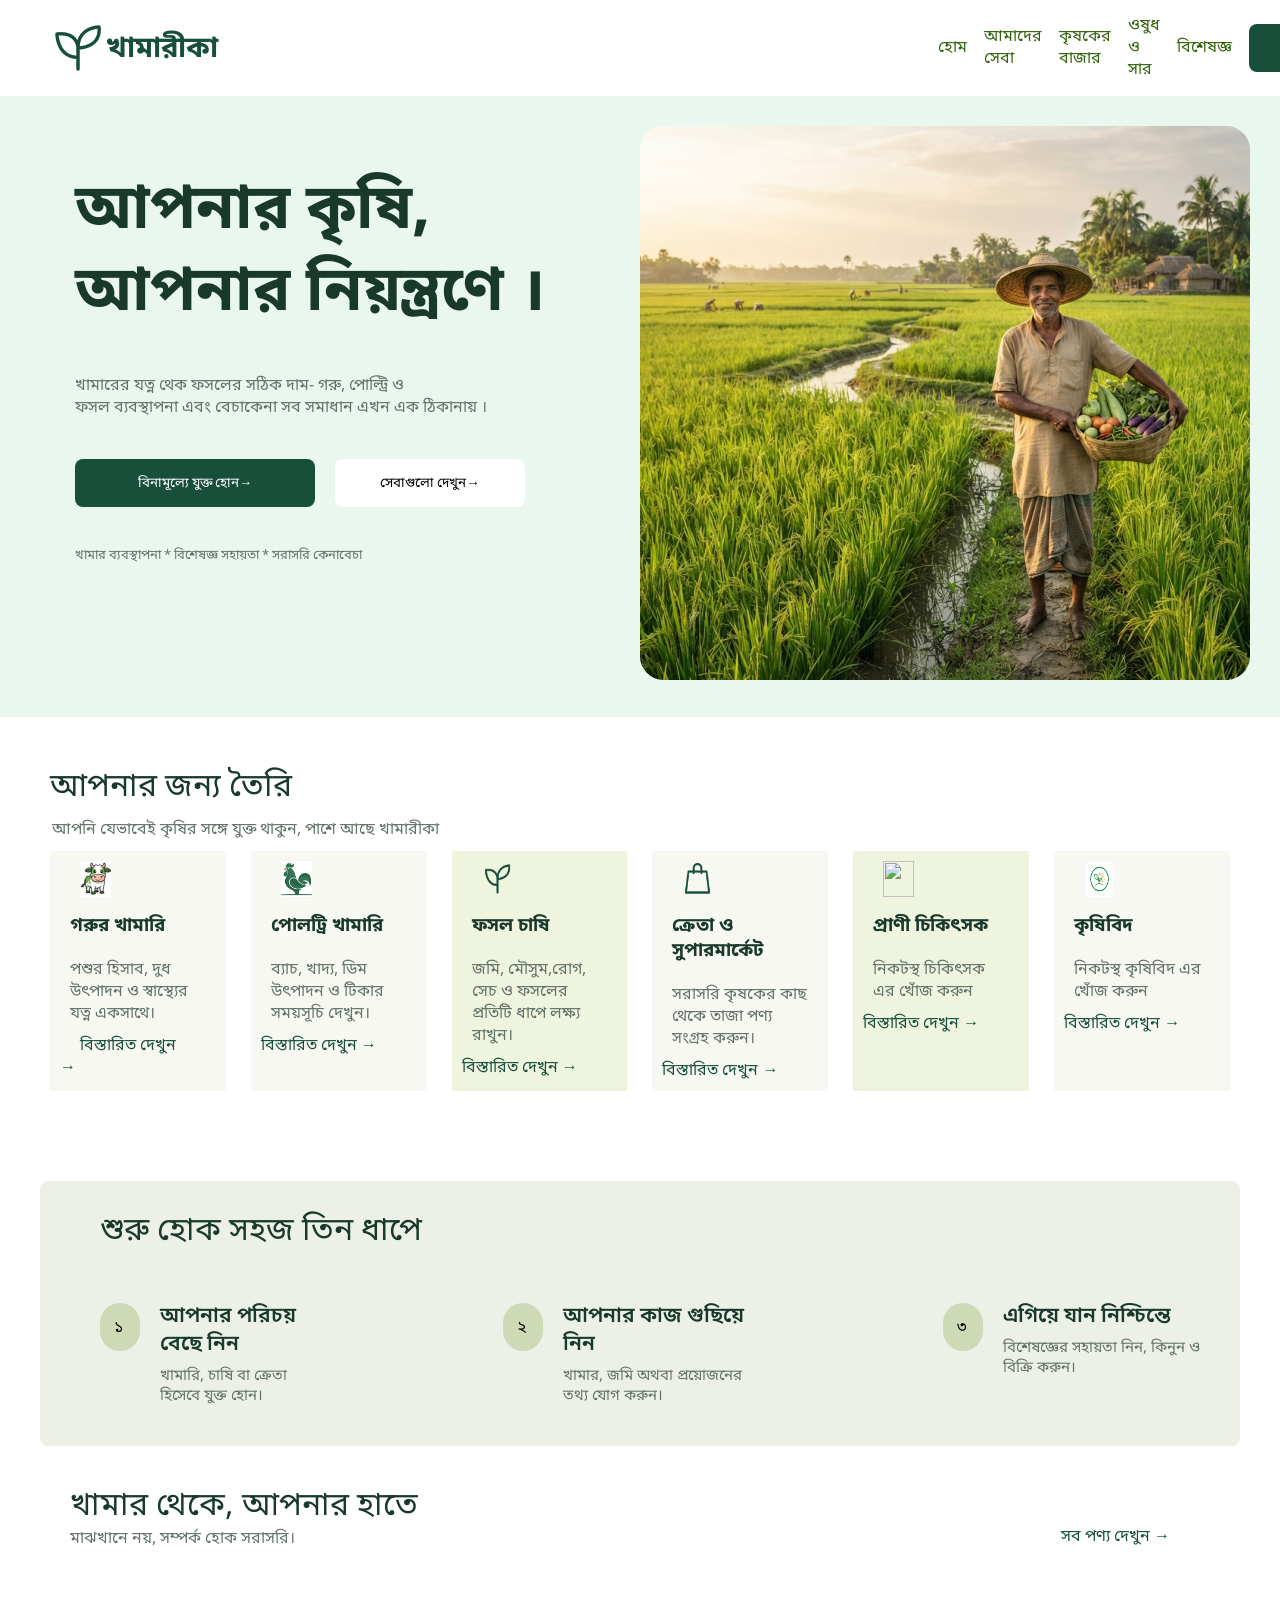
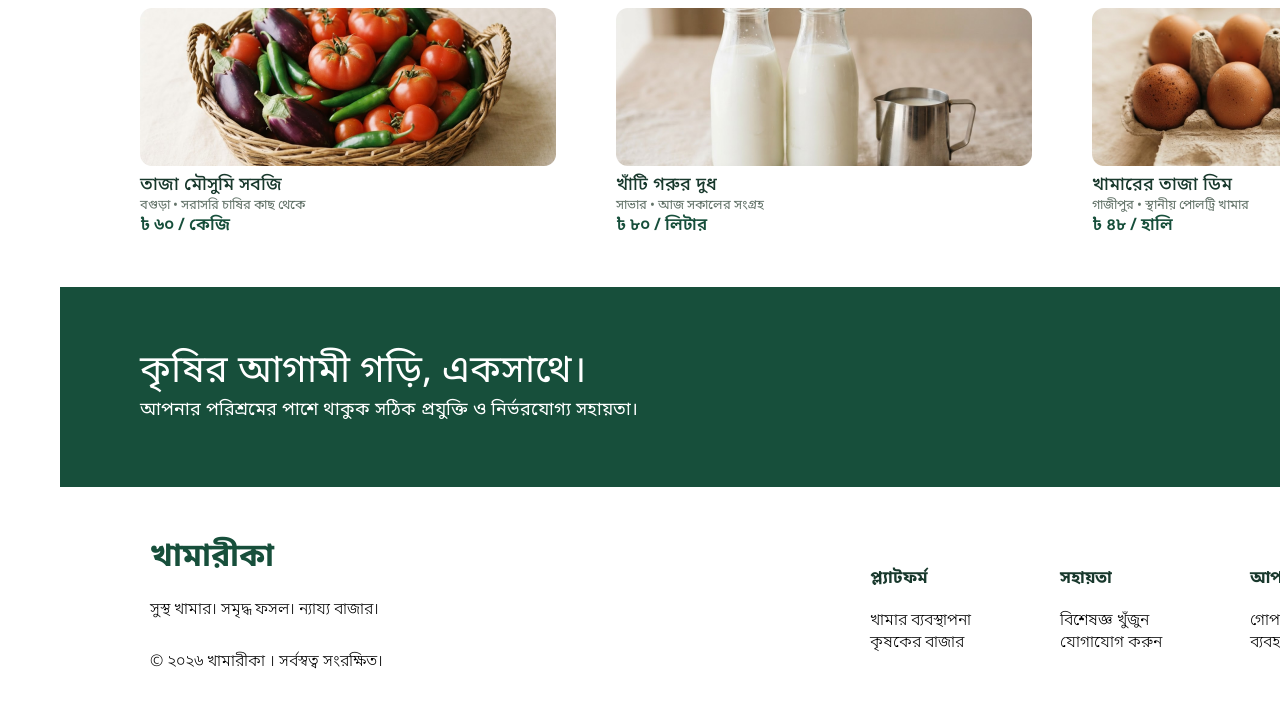
==== commit c407b8ec: "add login page" ====
--- a/code_files/index.html
+++ b/code_files/index.html
@@ -22,7 +22,7 @@
       <a href="#">কৃষকের বাজার</a>
       <a href="#">ওষুধ ও সার</a>
       <a href="#">বিশেষজ্ঞ</a>
-      <a href="#" class="login-button">লগইন→</a>
+      <div class="log"><a href="#" class="login-button">লগইন→</a></div>
     </nav>
   </header>
 
@@ -30,7 +30,7 @@
     <div class="homepage_top">
       <div class="homepage-top-leftside">
         <p class="headtext">
-          আপনার কৃষি, <br />
+          আপনার কৃষি,<br />
           আপনার নিয়ন্ত্রণে ।
         </p>
         <p>
@@ -38,7 +38,7 @@
           ফসল ব্যবস্থাপনা এবং বেচাকেনা সব সমাধান এখন এক ঠিকানায় ।
         </p>
         <div class="buttons">
-          <button class="sign_in">বিনামূল্যে যুক্ত হোন →</button>
+          <a href="sign_up.html"><button class="sign_in">বিনামূল্যে যুক্ত হোন→</button></a>
           <button class="helping-site">সেবাগুলো দেখুন→</button>
         </div>
         <p class="headings-foot">
@@ -171,13 +171,34 @@
         <p>আপনার পরিশ্রমের পাশে থাকুক সঠিক প্রযুক্তি ও নির্ভরযোগ্য সহায়তা।</p>
       </div>
       <div class="marketing-right">
-        <button class="join">আজই যুক্ত হোন  →</button>
+        <a href="sign_up.html"><button class="join">আজই যুক্ত হোন  →</button></a>
       </div>
     </div>
 
 
     <footer>
-      
+       <div class="parts">
+        <div class="part1">
+          <h1>খামারীকা</h1>
+          <p>সুস্থ খামার। সমৃদ্ধ ফসল। ন্যায্য বাজার।</p>
+          <p class="copyright">© ২০২৬ খামারীকা । সর্বস্বত্ব সংরক্ষিত।</p>
+        </div>
+        <div class="part2">
+          <h3>প্ল্যাটফর্ম</h3>
+          <p>খামার ব্যবস্থাপনা<br>
+কৃষকের বাজার</p>
+        </div>
+        <div class="part3">
+          <h3>সহায়তা</h3>
+          <p>বিশেষজ্ঞ খুঁজুন <br> 
+যোগাযোগ করুন</p>
+        </div>
+        <div class="part4">
+          <h3>আপনার নিরাপত্তা</h3>
+          <p>গোপনীয়তা নীতি <br>
+ব্যবহারের শর্ত</p>
+        </div>
+       </div>
     </footer>
-  </body>
+  </body>  
 </html>
--- a/code_files/style.css
+++ b/code_files/style.css
@@ -96,6 +96,7 @@
   cursor: pointer;
   transition: all 0.4s ease;
 }
+
 .sign_in:hover{
   background-color: rgb(165, 212, 145);
   color: rgb(0, 0, 0);
@@ -379,4 +380,231 @@
 
 .part2 p,.part3 p,.part4 p{
   font-weight: 300;
+}
+.universal-head{
+  display: flex;
+  gap: 10px;
+  align-items: center;
+  margin-left: 42%;
+}
+.khamarika_logo{
+  height:28px ;
+  width: 28px;
+}
+
+.universal-head h1{
+  color: #174F3B;
+  font-size: 29px;
+  font-weight: bold;
+}
+.signup-page,.login_page{
+  display: flex;
+  background-color: #eef3f1;
+}
+.krishok-photo{
+  height: 510px;
+  width: 530px;
+}
+.signup-page .left,.login_page .left{
+  background-color: #174F3B;
+  width: 530px;
+  height: 942px;
+  margin: 40px;
+  border-radius: 16px;
+}
+.signup-page .left-bottom,.login_page .left-bottom{
+  padding: 40px;
+  color: white;
+  display: flex;
+  flex-direction: column;
+  gap: 20px;
+}
+
+.signup-page .left-bottom .features,.login_page .left-bottom .features{
+  color: #DDEA9A;
+}
+.signup-page .left-bottom p,.login_page .left-bottom p{
+  font-size: 19px;
+}
+
+.signup-page .right,.login_page .right{
+  padding: 40px;
+}
+.signup-page .right-top h1,.login_page .right-top h1{
+  color: #19392D;
+  font-size: 35px;
+  padding: 10px 0px;
+}
+.signup-page .right-top p{
+  color:#637369 ;
+  font-weight: 300px;
+  padding-bottom: 10px;
+}
+.signup-page .right-top .steps{
+  color: #174F3B;
+  font-weight: 500;
+  padding-left: 0px;
+}
+
+.register-form{
+  padding: 20px 0px;
+}
+.register-form .role-heading{
+ color: #19392D;
+ padding-bottom: 16px;
+ font-weight: 600;
+}
+
+.register-form .role-grid{
+  display: grid;
+  grid-template-columns: repeat(3, 1fr);
+  gap: 15px;
+  margin-bottom: 25px;
+}
+.register-form .role-card{
+  display: flex;
+  align-items: flex-start;
+  gap: 10px;
+  padding: 15px;
+  border-radius: 9px;
+   color: #19392D;  
+  background-color: #ffffff;
+  border: 1.5px solid #e2e8f0;
+  cursor: pointer;
+  transition: all .3s ease;
+}
+
+
+.register-form .role-card:hover{
+  transform: scaleY(1.05) translateY(-4px);
+  background-color: #3b681a;
+  color: white;
+  
+}
+.register-form .role-card:has(input[type="radio"]:checked) {
+  border-color: #166534;   
+  background-color: #EDF3DE; 
+  color: #19392D;  
+}  
+.register-form .role-card input[type="radio"] {
+  margin-top: 3px;
+  width: 16px;
+  height: 16px;
+  accent-color: #166534;
+  cursor: pointer;
+}
+
+.register-form .role-content{
+  display: flex;
+  flex-direction: column;
+  gap: 4px;
+}
+.register-form .role-title{
+  color: #19392D;
+  font-size: 18px;
+  font-weight: 550;
+}
+.register-form .role-desc{
+  color: #637369;
+  font-size: 13px;
+}
+.register-form .role-group{
+  border: none;
+}
+.register-form .form-group,.login_form{
+  display: flex;
+  flex-direction: column;
+  gap: 10px;
+}
+.register-form #full_name,.register-form #password,.login_form #phone,.login_form #password{
+  border: solid .5px;
+  border-radius: 8px;
+  border-color: #DDE5D8;
+  width: 708px;
+  height: 53px;
+  margin-bottom: 10px;
+}
+.form-group input::placeholder,.login_form input::placeholder{
+  padding-left: 10px;
+  font-size:15px ;
+  color: #7C8980;
+}
+
+.register-form .form-row{
+  display: flex;
+  flex: 1;
+  gap: 15px;
+}
+.register-form #phone,  .register-form #district{
+  border: solid .5px;
+  border-radius: 8px;
+  border-color: #DDE5D8;
+  background-color: white;
+  width: 344px;
+  height: 53px;
+  margin-bottom: 10px;
+}
+.register-form #district{
+  padding: 12px 14px;
+  font-size: 14px;
+  font-family: inherit;
+  color: #1e293b;
+  background-color: #ffffff;
+  border: 1.5px solid #e2e8f0;
+  border-radius: 8px;
+  cursor: pointer;
+  outline: none;
+  box-sizing: border-box;
+  transition: border-color 0.2s ease, background-color 0.2s ease;
+}
+.register-form .form-check,.login_form .form-check{
+color: #637369;
+font-size: 14px;
+padding: 10px 0px;
+}
+.register-form .form-check input[type="checkbox"] {
+  width: 16px;
+  height: 16px;
+  accent-color: #0f5132; 
+  
+  cursor: pointer;
+  margin: 0;
+}
+
+.register-form .submit-btn,.login_form .login-btn{
+width: 708px;
+height: 52px;
+background-color:#174F3B ;
+color: white;
+font-size: 18px;
+border-radius: 8px;
+transition: 0.3s ease;
+border: none;
+}
+
+.register-form .submit-btn:hover,.login_form .login-btn:hover{
+transform: scaleY(1.05) translateY(-4px);
+background-color: #acb773;
+color: black;
+}
+
+
+.login_page .right-top h1{
+  color: #19392D;
+  font-size: 35px;
+  padding: 10px;
+  padding-left: 160px;
+}
+.login_form{
+  padding: 10px 0px;
+  gap: 20px;
+}
+.login_page footer{
+  display: flex;
+  padding:15px 250px;
+}
+.login_page footer a{
+  color: #174F3B;
+  text-decoration: none;
+  font-size: 14px;
 }
